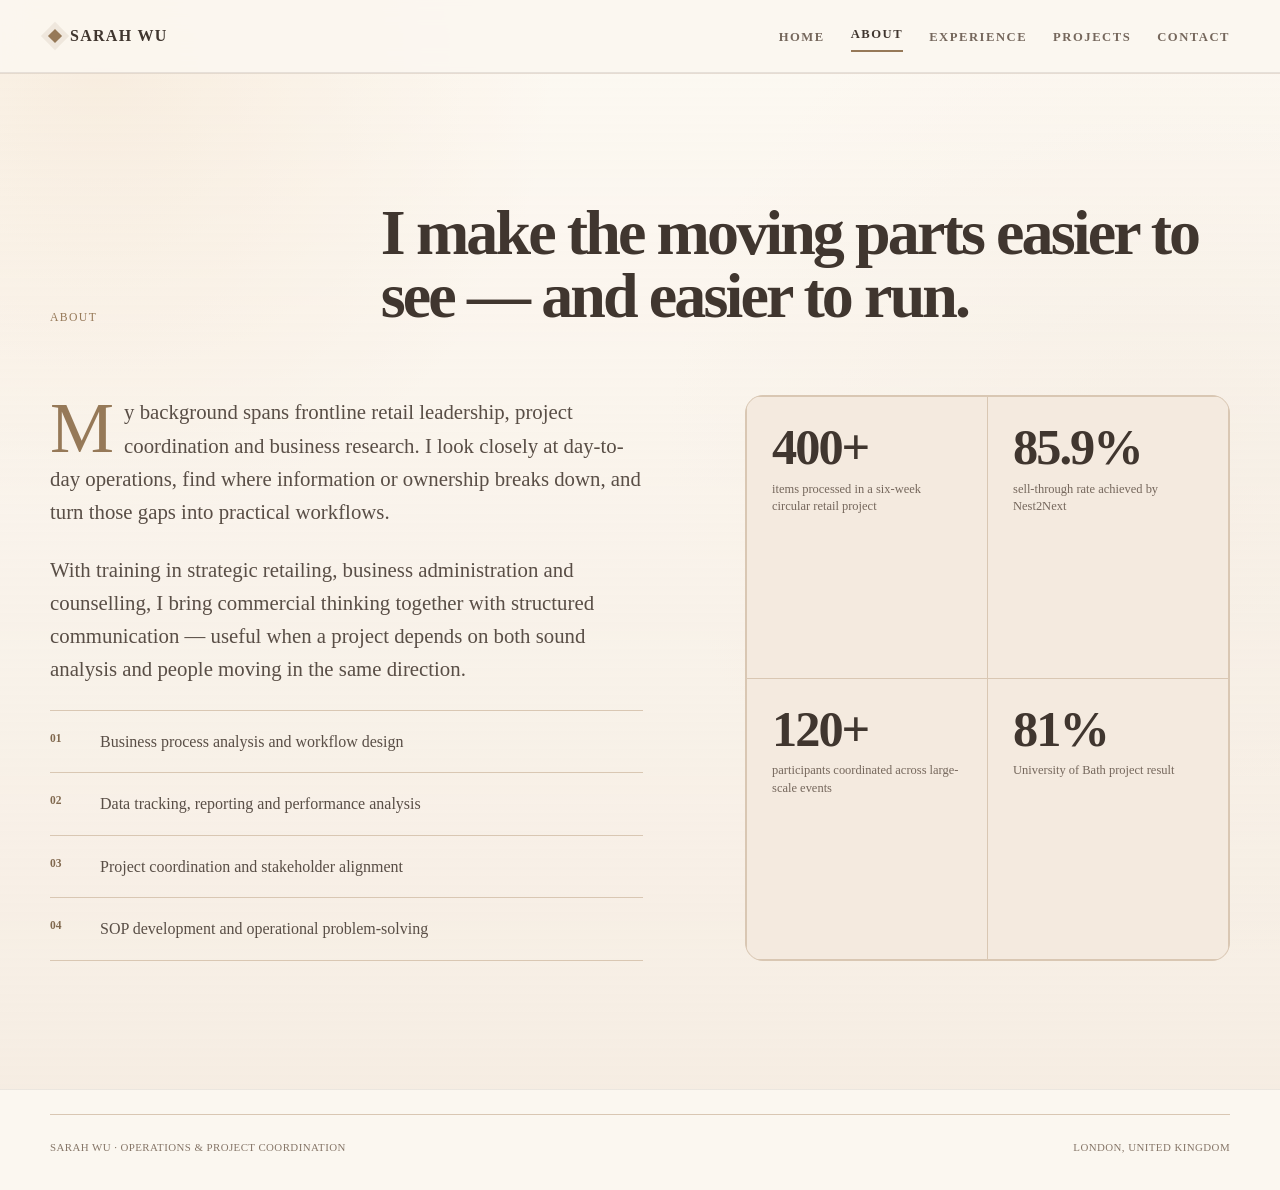
==== about.html @ 03cc2aef "Split portfolio into dedicated pages" ====
<!doctype html>
<html lang="en">
<head>
  <meta charset="utf-8">
  <meta name="viewport" content="width=device-width, initial-scale=1">
  <meta name="description" content="Sarah Wu — operations and project coordination professional specialising in process improvement, retail operations, and data-informed delivery.">
  <meta name="theme-color" content="#fbf7f0">
  <title>About — Sarah Wu</title>
  <link rel="stylesheet" href="styles.css">
</head>
<body>
  <a class="skip-link" href="#main">Skip to content</a>

  <header class="site-header">
    <nav class="nav wrap" aria-label="Primary navigation">
      <a class="brand" href="index.html" aria-label="Sarah Wu, home">
        <span class="brand-mark" aria-hidden="true"></span>
        Sarah Wu
      </a>
      <button class="menu-toggle" type="button" aria-expanded="false" aria-controls="nav-links" aria-label="Open navigation">Menu</button>
      <ul class="nav-links" id="nav-links">
        <li><a href="index.html">Home</a></li>
        <li><a href="about.html" aria-current="page">About</a></li>
        <li><a href="experience.html">Experience</a></li>
        <li><a href="projects.html">Projects</a></li>
        <li><a href="contact.html">Contact</a></li>
      </ul>
    </nav>
  </header>

  <main id="main">
    <section class="about" id="about">
      <div class="wrap">
        <div class="section-heading reveal">
          <p class="section-kicker">About</p>
          <h1 class="page-title">I make the moving parts easier to see — and easier to run.</h1>
        </div>

        <div class="about-grid">
          <div class="about-copy reveal">
            <p>My background spans frontline retail leadership, project coordination and business research. I look closely at day-to-day operations, find where information or ownership breaks down, and turn those gaps into practical workflows.</p>
            <p>With training in strategic retailing, business administration and counselling, I bring commercial thinking together with structured communication — useful when a project depends on both sound analysis and people moving in the same direction.</p>
            <ul class="capability-list" aria-label="Core capabilities">
              <li><b>01</b><span>Business process analysis and workflow design</span></li>
              <li><b>02</b><span>Data tracking, reporting and performance analysis</span></li>
              <li><b>03</b><span>Project coordination and stakeholder alignment</span></li>
              <li><b>04</b><span>SOP development and operational problem-solving</span></li>
            </ul>
          </div>

          <div class="proof-grid reveal" aria-label="Selected results">
            <div class="proof"><strong>400+</strong><span>items processed in a six-week circular retail project</span></div>
            <div class="proof"><strong>85.9%</strong><span>sell-through rate achieved by Nest2Next</span></div>
            <div class="proof"><strong>120+</strong><span>participants coordinated across large-scale events</span></div>
            <div class="proof"><strong>81%</strong><span>University of Bath project result</span></div>
          </div>
        </div>
      </div>
    </section>
  </main>

  <footer>
    <div class="footer-row wrap">
      <span>Sarah Wu · Operations &amp; Project Coordination</span>
      <span>London, United Kingdom</span>
    </div>
  </footer>

  <script src="app.js"></script>
</body>
</html>
---- styles.css ----
:root {
      --ink: #fbf7f0;
      --ink-soft: #f4eadf;
      --panel: #efdfcc;
      --line: #d9c7b3;
      --paper: #40362f;
      --muted: #75675c;
      --signal: #967958;
      --signal-soft: #f0dcc3;
      --warm: #80684e;
      --cream: #fffaf4;
      --max: 1180px;
      --radius: 18px;
    }

    * { box-sizing: border-box; }

    html {
      scroll-behavior: smooth;
      scroll-padding-top: 88px;
    }

    body {
      margin: 0;
      color: var(--paper);
      background:
        radial-gradient(circle at 8% 6%, rgba(240, 220, 195, .58), transparent 28rem),
        radial-gradient(circle at 92% 38%, rgba(227, 211, 192, .26), transparent 32rem),
        var(--ink);
      font-family: "Times New Roman", Times, serif;
      line-height: 1.6;
      -webkit-font-smoothing: antialiased;
    }

    a { color: inherit; }
    button, a { -webkit-tap-highlight-color: transparent; }

    a:focus-visible,
    button:focus-visible {
      outline: 3px solid var(--warm);
      outline-offset: 4px;
    }

    .skip-link {
      position: fixed;
      left: 18px;
      top: 18px;
      z-index: 100;
      padding: 10px 14px;
      color: var(--ink);
      background: var(--paper);
      border-radius: 8px;
      transform: translateY(-180%);
      transition: transform .2s ease;
    }

    .skip-link:focus { transform: translateY(0); }

    .wrap {
      width: min(calc(100% - 48px), var(--max));
      margin-inline: auto;
    }

    .site-header {
      position: sticky;
      top: 0;
      z-index: 20;
      background: rgba(251, 247, 240, .92);
      border-bottom: 1px solid rgba(117, 103, 92, .16);
      backdrop-filter: blur(14px);
    }

    .nav {
      min-height: 72px;
      display: flex;
      align-items: center;
      justify-content: space-between;
      gap: 28px;
    }

    .brand {
      display: inline-flex;
      align-items: center;
      gap: 10px;
      text-decoration: none;
      font-family: "Times New Roman", Times, serif;
      font-weight: 700;
      letter-spacing: .08em;
      text-transform: uppercase;
    }

    .brand-mark {
      width: 10px;
      height: 10px;
      background: var(--signal);
      box-shadow: 0 0 0 5px rgba(150, 121, 88, .12);
      transform: rotate(45deg);
    }

    .nav-links {
      display: flex;
      align-items: center;
      gap: 26px;
      margin: 0;
      padding: 0;
      list-style: none;
    }

    .nav-links a {
      color: var(--muted);
      font-size: .79rem;
      font-weight: 700;
      letter-spacing: .12em;
      text-decoration: none;
      text-transform: uppercase;
      transition: color .2s ease;
    }

    .nav-links a:hover { color: var(--paper); }

    .menu-toggle {
      display: none;
      width: 44px;
      height: 44px;
      color: var(--paper);
      background: transparent;
      border: 1px solid var(--line);
      border-radius: 10px;
      font: inherit;
      cursor: pointer;
    }

    .hero {
      min-height: calc(100vh - 72px);
      display: grid;
      align-items: center;
      padding: 92px 0 74px;
      overflow: hidden;
    }

    .hero-grid {
      display: grid;
      grid-template-columns: minmax(0, 1.05fr) minmax(400px, .95fr);
      align-items: center;
      gap: clamp(52px, 8vw, 108px);
    }

    .eyebrow {
      display: flex;
      align-items: center;
      gap: 12px;
      margin: 0 0 24px;
      color: var(--signal);
      font-family: "Times New Roman", Times, serif;
      font-size: .76rem;
      font-weight: 700;
      letter-spacing: .12em;
      text-transform: uppercase;
    }

    .eyebrow::before {
      content: "";
      width: 32px;
      height: 1px;
      background: currentColor;
    }

    h1, h2, h3, p { margin-top: 0; }

    .hero h1 {
      max-width: 760px;
      margin-bottom: 28px;
      font-family: "Times New Roman", Times, serif;
      font-size: clamp(4rem, 8vw, 7.8rem);
      font-weight: 700;
      letter-spacing: -.052em;
      line-height: .88;
    }

    .hero h1 span {
      display: block;
      margin-top: 14px;
      color: var(--muted);
      font-size: .34em;
      font-weight: 500;
      letter-spacing: -.02em;
      line-height: 1.08;
    }

    .hero-intro {
      max-width: 620px;
      margin-bottom: 34px;
      color: #675b52;
      font-size: clamp(1rem, 1.5vw, 1.18rem);
    }

    .hero-actions {
      display: flex;
      flex-wrap: wrap;
      gap: 14px;
    }

    .button {
      display: inline-flex;
      min-height: 48px;
      align-items: center;
      justify-content: center;
      gap: 10px;
      padding: 12px 19px;
      border: 1px solid var(--signal);
      border-radius: 10px;
      font-size: .82rem;
      font-weight: 700;
      letter-spacing: .08em;
      text-decoration: none;
      text-transform: uppercase;
      transition: transform .2s ease, background .2s ease, color .2s ease;
    }

    .button:hover { transform: translateY(-2px); }

    .button-primary {
      color: var(--cream);
      background: var(--signal);
    }

    .button-secondary {
      color: var(--paper);
      border-color: var(--line);
      background: rgba(255, 250, 244, .58);
    }

    .button svg { width: 16px; height: 16px; }

    .system-map {
      position: relative;
      min-height: 500px;
      display: grid;
      place-items: center;
      isolation: isolate;
    }

    .system-map::before {
      content: "";
      position: absolute;
      inset: 8%;
      z-index: -2;
      background: radial-gradient(circle, rgba(150, 121, 88, .13), transparent 67%);
      filter: blur(10px);
    }

    .orbit {
      position: absolute;
      inset: 12%;
      z-index: -1;
      border: 1px solid rgba(150, 121, 88, .24);
      border-radius: 50%;
      animation: breathe 5s ease-in-out infinite;
    }

    .orbit::before,
    .orbit::after {
      content: "";
      position: absolute;
      border: 1px dashed rgba(117, 103, 92, .20);
      border-radius: 50%;
    }

    .orbit::before { inset: 13%; }
    .orbit::after { inset: 29%; }

    .map-core {
      width: 154px;
      aspect-ratio: 1;
      display: grid;
      place-items: center;
      padding: 20px;
      color: var(--paper);
      background: var(--signal-soft);
      border-radius: 50%;
      box-shadow: 0 18px 60px rgba(0, 0, 0, .32);
      text-align: center;
    }

    .map-core strong {
      font-family: "Times New Roman", Times, serif;
      font-size: 1.45rem;
      letter-spacing: -.02em;
      line-height: 1.05;
    }

    .map-node {
      position: absolute;
      min-width: 138px;
      padding: 13px 15px;
      background: rgba(255, 250, 244, .94);
      border: 1px solid var(--line);
      border-radius: 12px;
      box-shadow: 0 14px 35px rgba(0, 0, 0, .2);
    }

    .map-node::before {
      content: "";
      display: inline-block;
      width: 7px;
      height: 7px;
      margin-right: 9px;
      background: var(--warm);
      border-radius: 50%;
    }

    .map-node span {
      color: var(--muted);
      font-family: "Times New Roman", Times, serif;
      font-size: .65rem;
      letter-spacing: .08em;
      text-transform: uppercase;
    }

    .node-1 { top: 8%; left: 2%; }
    .node-2 { top: 8%; right: 0; }
    .node-3 { bottom: 10%; right: 1%; }
    .node-4 { bottom: 10%; left: 0; }

    .map-note {
      position: absolute;
      right: 12%;
      bottom: -2px;
      margin: 0;
      color: #857567;
      font-family: "Times New Roman", Times, serif;
      font-size: .64rem;
      letter-spacing: .08em;
      text-transform: uppercase;
    }

    section { padding: clamp(88px, 10vw, 140px) 0; }

    .section-heading {
      display: grid;
      grid-template-columns: minmax(180px, .34fr) minmax(0, 1fr);
      align-items: end;
      gap: 42px;
      margin-bottom: 68px;
    }

    .section-kicker {
      margin: 0;
      color: var(--signal);
      font-family: "Times New Roman", Times, serif;
      font-size: .73rem;
      letter-spacing: .12em;
      text-transform: uppercase;
    }

    .section-heading .page-title,
    h2 {
      max-width: 820px;
      margin-bottom: 0;
      font-family: "Times New Roman", Times, serif;
      font-size: clamp(2.5rem, 5vw, 4.9rem);
      font-weight: 600;
      letter-spacing: -.045em;
      line-height: .98;
    }

    .about {
      background: linear-gradient(180deg, rgba(255, 250, 244, .32), rgba(244, 234, 223, .76));
      border-top: 1px solid rgba(117, 103, 92, .12);
      border-bottom: 1px solid rgba(117, 103, 92, .12);
    }

    .about-grid {
      display: grid;
      grid-template-columns: 1.1fr .9fr;
      gap: clamp(50px, 8vw, 110px);
    }

    .about-copy p {
      margin-bottom: 24px;
      color: #594e46;
      font-size: clamp(1.05rem, 1.7vw, 1.3rem);
    }

    .about-copy p:first-child::first-letter {
      float: left;
      margin: 8px 10px 0 0;
      color: var(--signal);
      font-family: "Times New Roman", Times, serif;
      font-size: 4.5rem;
      line-height: .72;
    }

    .capability-list {
      margin: 0;
      padding: 0;
      border-top: 1px solid var(--line);
      list-style: none;
    }

    .capability-list li {
      display: grid;
      grid-template-columns: 34px 1fr;
      gap: 16px;
      padding: 18px 0;
      color: #594e46;
      border-bottom: 1px solid var(--line);
    }

    .capability-list b {
      color: var(--warm);
      font-family: "Times New Roman", Times, serif;
      font-size: .72rem;
    }

    .proof-grid {
      display: grid;
      grid-template-columns: repeat(2, 1fr);
      gap: 1px;
      padding: 1px;
      background: var(--line);
      border: 1px solid var(--line);
      border-radius: var(--radius);
      overflow: hidden;
    }

    .proof {
      min-height: 150px;
      padding: 25px;
      background: var(--ink-soft);
    }

    .proof strong {
      display: block;
      margin-bottom: 8px;
      color: var(--paper);
      font-family: "Times New Roman", Times, serif;
      font-size: clamp(2rem, 4vw, 3.15rem);
      letter-spacing: -.04em;
      line-height: 1;
    }

    .proof span {
      display: block;
      color: var(--muted);
      font-size: .78rem;
      line-height: 1.4;
    }

    .experience-list { border-top: 1px solid var(--line); }

    .role {
      display: grid;
      grid-template-columns: 190px minmax(250px, .72fr) minmax(0, 1.28fr);
      gap: 34px;
      padding: 42px 0;
      border-bottom: 1px solid var(--line);
    }

    .role-meta {
      color: var(--muted);
      font-family: "Times New Roman", Times, serif;
      font-size: .72rem;
      line-height: 1.7;
      text-transform: uppercase;
    }

    .role-title h3 {
      margin-bottom: 8px;
      font-family: "Times New Roman", Times, serif;
      font-size: clamp(1.5rem, 3vw, 2.25rem);
      letter-spacing: -.025em;
      line-height: 1.05;
    }

    .role-title p {
      margin: 0;
      color: var(--signal);
      font-size: .92rem;
    }

    .role-detail {
      margin: 0;
      padding-left: 1.15rem;
      color: #61564e;
    }

    .role-detail li + li { margin-top: 9px; }
    .role-detail li::marker { color: var(--signal); }

    .projects { background: var(--ink-soft); }

    .project-grid {
      display: grid;
      grid-template-columns: repeat(12, 1fr);
      gap: 20px;
    }

    .project-card {
      position: relative;
      grid-column: span 6;
      min-height: 360px;
      display: flex;
      flex-direction: column;
      padding: clamp(25px, 4vw, 40px);
      background: var(--cream);
      border: 1px solid var(--line);
      border-radius: var(--radius);
      overflow: hidden;
      transition: transform .25s ease, border-color .25s ease;
    }

    .project-card:first-child {
      grid-column: span 7;
      background: var(--signal-soft);
      color: var(--paper);
      border-color: var(--signal-soft);
    }

    .project-card:nth-child(2) { grid-column: span 5; }
    .project-card:hover { transform: translateY(-5px); border-color: var(--signal); }

    .project-type {
      margin-bottom: 48px;
      font-family: "Times New Roman", Times, serif;
      font-size: .68rem;
      font-weight: 700;
      letter-spacing: .12em;
      text-transform: uppercase;
    }

    .project-card:not(:first-child) .project-type { color: var(--signal); }

    .project-card h3 {
      max-width: 520px;
      margin-bottom: 18px;
      font-family: "Times New Roman", Times, serif;
      font-size: clamp(1.8rem, 3.4vw, 3.1rem);
      letter-spacing: -.035em;
      line-height: 1;
    }

    .project-card p {
      max-width: 620px;
      margin-bottom: 34px;
      color: #61564e;
    }

    .project-card:first-child p { color: #5e534a; }

    .project-results {
      display: flex;
      flex-wrap: wrap;
      gap: 10px;
      margin-top: auto;
    }

    .result-tag {
      padding: 7px 10px;
      border: 1px solid currentColor;
      border-radius: 999px;
      font-family: "Times New Roman", Times, serif;
      font-size: .67rem;
      font-weight: 700;
      letter-spacing: .04em;
    }

    .education-strip {
      display: grid;
      grid-template-columns: repeat(3, 1fr);
      gap: 18px;
      margin-top: 20px;
    }

    .education-item {
      padding: 22px;
      border-top: 2px solid var(--line);
    }

    .education-item:first-child { border-color: var(--warm); }

    .education-item small {
      color: var(--muted);
      font-family: "Times New Roman", Times, serif;
      font-size: .68rem;
    }

    .education-item strong {
      display: block;
      margin: 10px 0 5px;
      font-size: 1rem;
      line-height: 1.35;
    }

    .education-item span { color: var(--muted); font-size: .82rem; }

    .contact {
      position: relative;
      padding-bottom: 84px;
      overflow: hidden;
    }

    .contact::after {
      content: "SARAH WU";
      position: absolute;
      right: -1vw;
      bottom: -5vw;
      z-index: -1;
      color: rgba(117, 103, 92, .05);
      font-family: "Times New Roman", Times, serif;
      font-size: clamp(7rem, 20vw, 20rem);
      font-weight: 700;
      letter-spacing: -.06em;
      line-height: .7;
      white-space: nowrap;
    }

    .contact-box {
      display: grid;
      grid-template-columns: 1.2fr .8fr;
      align-items: end;
      gap: 60px;
      padding: clamp(32px, 6vw, 70px);
      background: var(--panel);
      border: 1px solid var(--line);
      border-radius: var(--radius);
    }

    .contact-box h2 { margin-bottom: 24px; }
    .contact-box p { max-width: 570px; margin: 0; color: #61564e; }

    .contact-links {
      display: grid;
      gap: 12px;
    }

    .contact-link {
      display: flex;
      align-items: center;
      justify-content: space-between;
      gap: 20px;
      padding: 15px 0;
      border-bottom: 1px solid var(--line);
      font-weight: 700;
      text-decoration: none;
    }

    .contact-link span { color: var(--signal); }
    .contact-link:hover span { transform: translateX(4px); }
    .contact-link span { transition: transform .2s ease; }

    footer {
      padding: 24px 0 34px;
      color: #857567;
      font-family: "Times New Roman", Times, serif;
      font-size: .68rem;
      letter-spacing: .04em;
      text-transform: uppercase;
    }

    .footer-row {
      display: flex;
      justify-content: space-between;
      gap: 24px;
      border-top: 1px solid var(--line);
      padding-top: 24px;
    }

    .reveal {
      opacity: 0;
      transform: translateY(22px);
      transition: opacity .65s ease, transform .65s ease;
    }

    .reveal.is-visible { opacity: 1; transform: none; }

    @keyframes breathe {
      0%, 100% { transform: scale(.98); opacity: .7; }
      50% { transform: scale(1.02); opacity: 1; }
    }

    @media (max-width: 920px) {
      .hero { min-height: auto; }
      .hero-grid { grid-template-columns: 1fr; }
      .system-map { width: min(100%, 540px); margin-inline: auto; }
      .section-heading { grid-template-columns: 1fr; gap: 20px; }
      .about-grid { grid-template-columns: 1fr; }
      .role { grid-template-columns: 135px minmax(0, 1fr); }
      .role-detail { grid-column: 2; }
      .project-card:first-child,
      .project-card:nth-child(2),
      .project-card { grid-column: span 12; }
      .education-strip { grid-template-columns: 1fr; }
      .contact-box { grid-template-columns: 1fr; align-items: start; }
    }

    @media (max-width: 680px) {
      .wrap { width: min(calc(100% - 30px), var(--max)); }
      .site-header { backdrop-filter: none; }
      .menu-toggle { display: inline-grid; place-items: center; }
      .nav-links {
        position: absolute;
        inset: 72px 0 auto;
        display: none;
        align-items: stretch;
        gap: 0;
        padding: 12px 15px 18px;
        background: var(--ink);
        border-bottom: 1px solid var(--line);
      }
      .nav-links.is-open { display: grid; }
      .nav-links a { display: block; padding: 13px 8px; }
      .hero { padding-top: 62px; }
      .hero h1 { font-size: clamp(3.8rem, 22vw, 6rem); }
      .hero h1 span { font-size: .3em; line-height: 1.2; }
      .system-map { min-height: 390px; }
      .orbit { inset: 15%; }
      .map-core { width: 120px; }
      .map-core strong { font-size: 1.1rem; }
      .map-node { min-width: 116px; padding: 10px; }
      .map-node span { font-size: .56rem; }
      .node-1 { left: 0; }
      .node-2 { right: 0; }
      .node-3 { right: 0; }
      .node-4 { left: 0; }
      .map-note { right: 0; }
      .proof-grid { grid-template-columns: 1fr 1fr; }
      .proof { min-height: 130px; padding: 20px 16px; }
      .role { grid-template-columns: 1fr; gap: 14px; padding: 34px 0; }
      .role-detail { grid-column: 1; margin-top: 8px; }
      .project-card { min-height: 330px; }
      .footer-row { display: grid; }
    }

    @media (prefers-reduced-motion: reduce) {
      html { scroll-behavior: auto; }
      *, *::before, *::after {
        animation-duration: .01ms !important;
        animation-iteration-count: 1 !important;
        transition-duration: .01ms !important;
      }
      .reveal { opacity: 1; transform: none; }
    }

/* Multi-page navigation */
.nav-links a[aria-current="page"] {
  color: var(--paper);
}
.nav-links a[aria-current="page"]::after {
  content: "";
  display: block;
  width: 100%;
  height: 2px;
  margin-top: 5px;
  background: var(--signal);
}
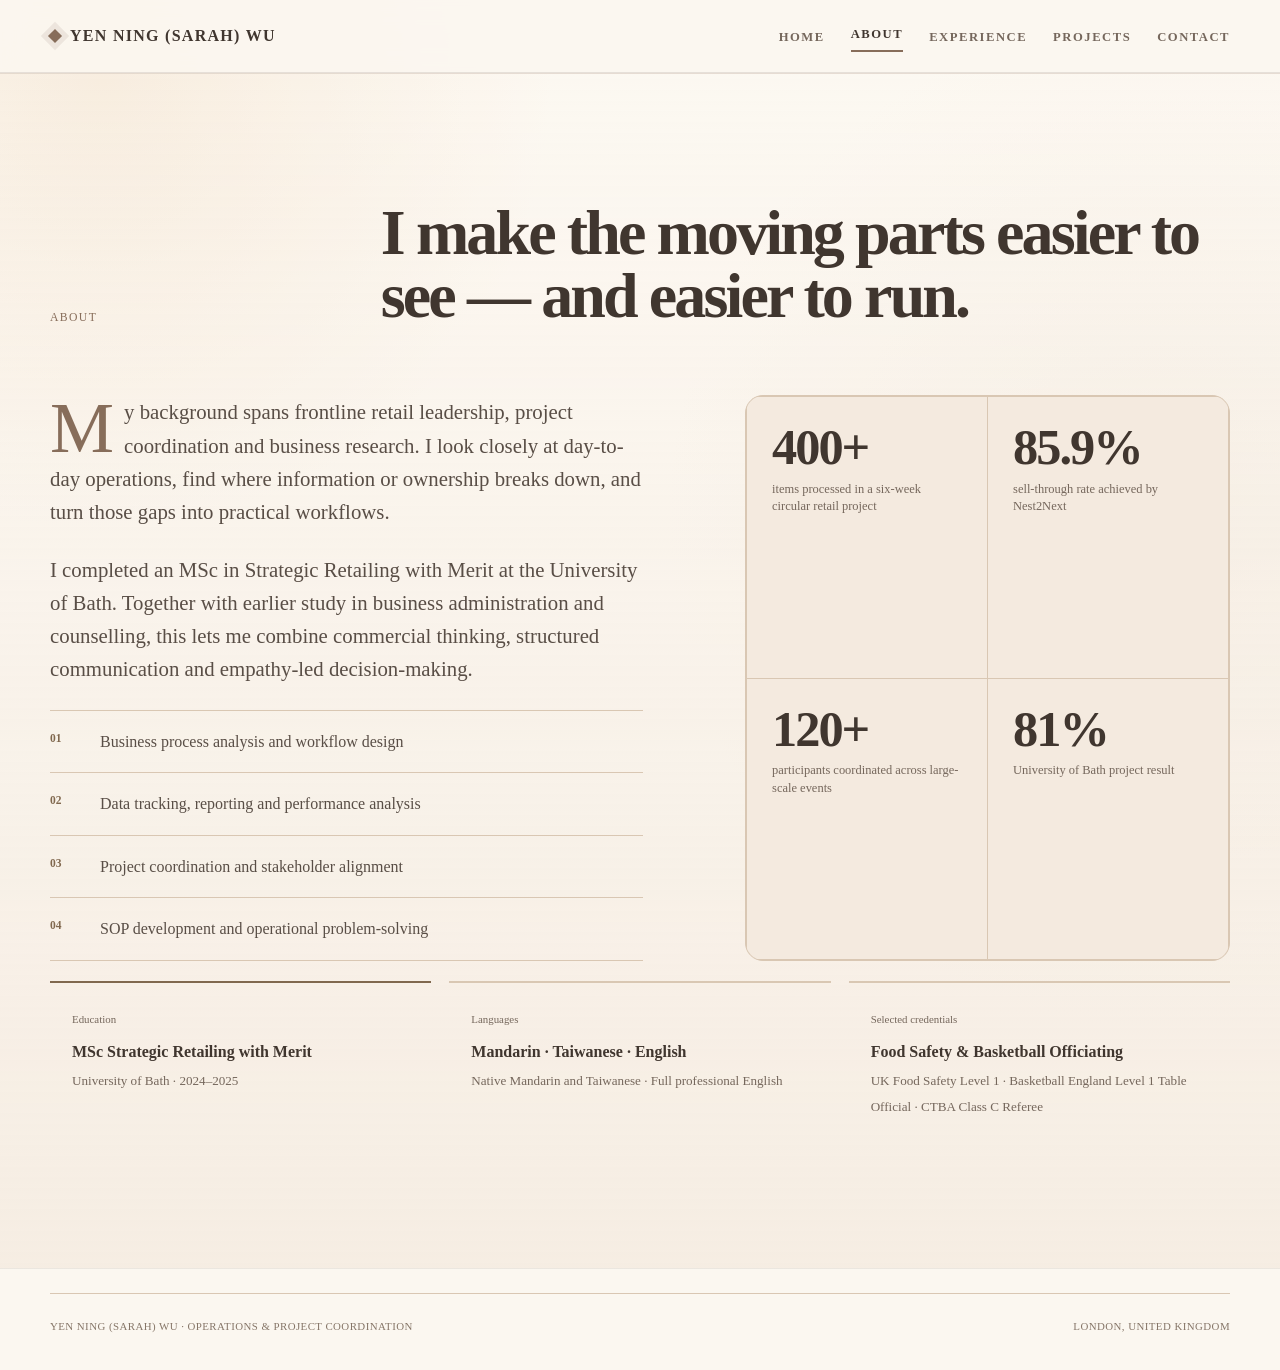
==== commit 1c9f2809: "Integrate LinkedIn profile details" ====
--- a/about.html
+++ b/about.html
@@ -3,9 +3,9 @@
 <head>
   <meta charset="utf-8">
   <meta name="viewport" content="width=device-width, initial-scale=1">
-  <meta name="description" content="Sarah Wu — operations and project coordination professional specialising in process improvement, retail operations, and data-informed delivery.">
+  <meta name="description" content="Yen Ning (Sarah) Wu — operations and project coordination professional specialising in process improvement, retail operations, and data-informed delivery.">
   <meta name="theme-color" content="#fbf7f0">
-  <title>About — Sarah Wu</title>
+  <title>About — Yen Ning (Sarah) Wu</title>
   <link rel="stylesheet" href="styles.css">
 </head>
 <body>
@@ -13,9 +13,9 @@
 
   <header class="site-header">
     <nav class="nav wrap" aria-label="Primary navigation">
-      <a class="brand" href="index.html" aria-label="Sarah Wu, home">
+      <a class="brand" href="index.html" aria-label="Yen Ning (Sarah) Wu, home">
         <span class="brand-mark" aria-hidden="true"></span>
-        Sarah Wu
+        Yen Ning (Sarah) Wu
       </a>
       <button class="menu-toggle" type="button" aria-expanded="false" aria-controls="nav-links" aria-label="Open navigation">Menu</button>
       <ul class="nav-links" id="nav-links">
@@ -39,7 +39,7 @@
         <div class="about-grid">
           <div class="about-copy reveal">
             <p>My background spans frontline retail leadership, project coordination and business research. I look closely at day-to-day operations, find where information or ownership breaks down, and turn those gaps into practical workflows.</p>
-            <p>With training in strategic retailing, business administration and counselling, I bring commercial thinking together with structured communication — useful when a project depends on both sound analysis and people moving in the same direction.</p>
+            <p>I completed an MSc in Strategic Retailing with Merit at the University of Bath. Together with earlier study in business administration and counselling, this lets me combine commercial thinking, structured communication and empathy-led decision-making.</p>
             <ul class="capability-list" aria-label="Core capabilities">
               <li><b>01</b><span>Business process analysis and workflow design</span></li>
               <li><b>02</b><span>Data tracking, reporting and performance analysis</span></li>
@@ -55,13 +55,31 @@
             <div class="proof"><strong>81%</strong><span>University of Bath project result</span></div>
           </div>
         </div>
+
+        <div class="education-strip reveal" aria-label="Profile highlights">
+          <div class="education-item">
+            <small>Education</small>
+            <strong>MSc Strategic Retailing with Merit</strong>
+            <span>University of Bath · 2024–2025</span>
+          </div>
+          <div class="education-item">
+            <small>Languages</small>
+            <strong>Mandarin · Taiwanese · English</strong>
+            <span>Native Mandarin and Taiwanese · Full professional English</span>
+          </div>
+          <div class="education-item">
+            <small>Selected credentials</small>
+            <strong>Food Safety &amp; Basketball Officiating</strong>
+            <span>UK Food Safety Level 1 · Basketball England Level 1 Table Official · CTBA Class C Referee</span>
+          </div>
+        </div>
       </div>
     </section>
   </main>
 
   <footer>
     <div class="footer-row wrap">
-      <span>Sarah Wu · Operations &amp; Project Coordination</span>
+      <span>Yen Ning (Sarah) Wu · Operations &amp; Project Coordination</span>
       <span>London, United Kingdom</span>
     </div>
   </footer>
--- a/styles.css
+++ b/styles.css
@@ -5,7 +5,7 @@
       --line: #d9c7b3;
       --paper: #40362f;
       --muted: #75675c;
-      --signal: #967958;
+      --signal: #876D5A;
       --signal-soft: #f0dcc3;
       --warm: #80684e;
       --cream: #fffaf4;
@@ -93,7 +93,7 @@
       width: 10px;
       height: 10px;
       background: var(--signal);
-      box-shadow: 0 0 0 5px rgba(150, 121, 88, .12);
+      box-shadow: 0 0 0 5px rgba(135, 109, 90, .12);
       transform: rotate(45deg);
     }
 
@@ -245,7 +245,7 @@
       position: absolute;
       inset: 8%;
       z-index: -2;
-      background: radial-gradient(circle, rgba(150, 121, 88, .13), transparent 67%);
+      background: radial-gradient(circle, rgba(135, 109, 90, .13), transparent 67%);
       filter: blur(10px);
     }
 
@@ -253,7 +253,7 @@
       position: absolute;
       inset: 12%;
       z-index: -1;
-      border: 1px solid rgba(150, 121, 88, .24);
+      border: 1px solid rgba(135, 109, 90, .24);
       border-radius: 50%;
       animation: breathe 5s ease-in-out infinite;
     }
@@ -601,7 +601,7 @@
     }
 
     .contact::after {
-      content: "SARAH WU";
+      content: "YEN NING WU";
       position: absolute;
       right: -1vw;
       bottom: -5vw;
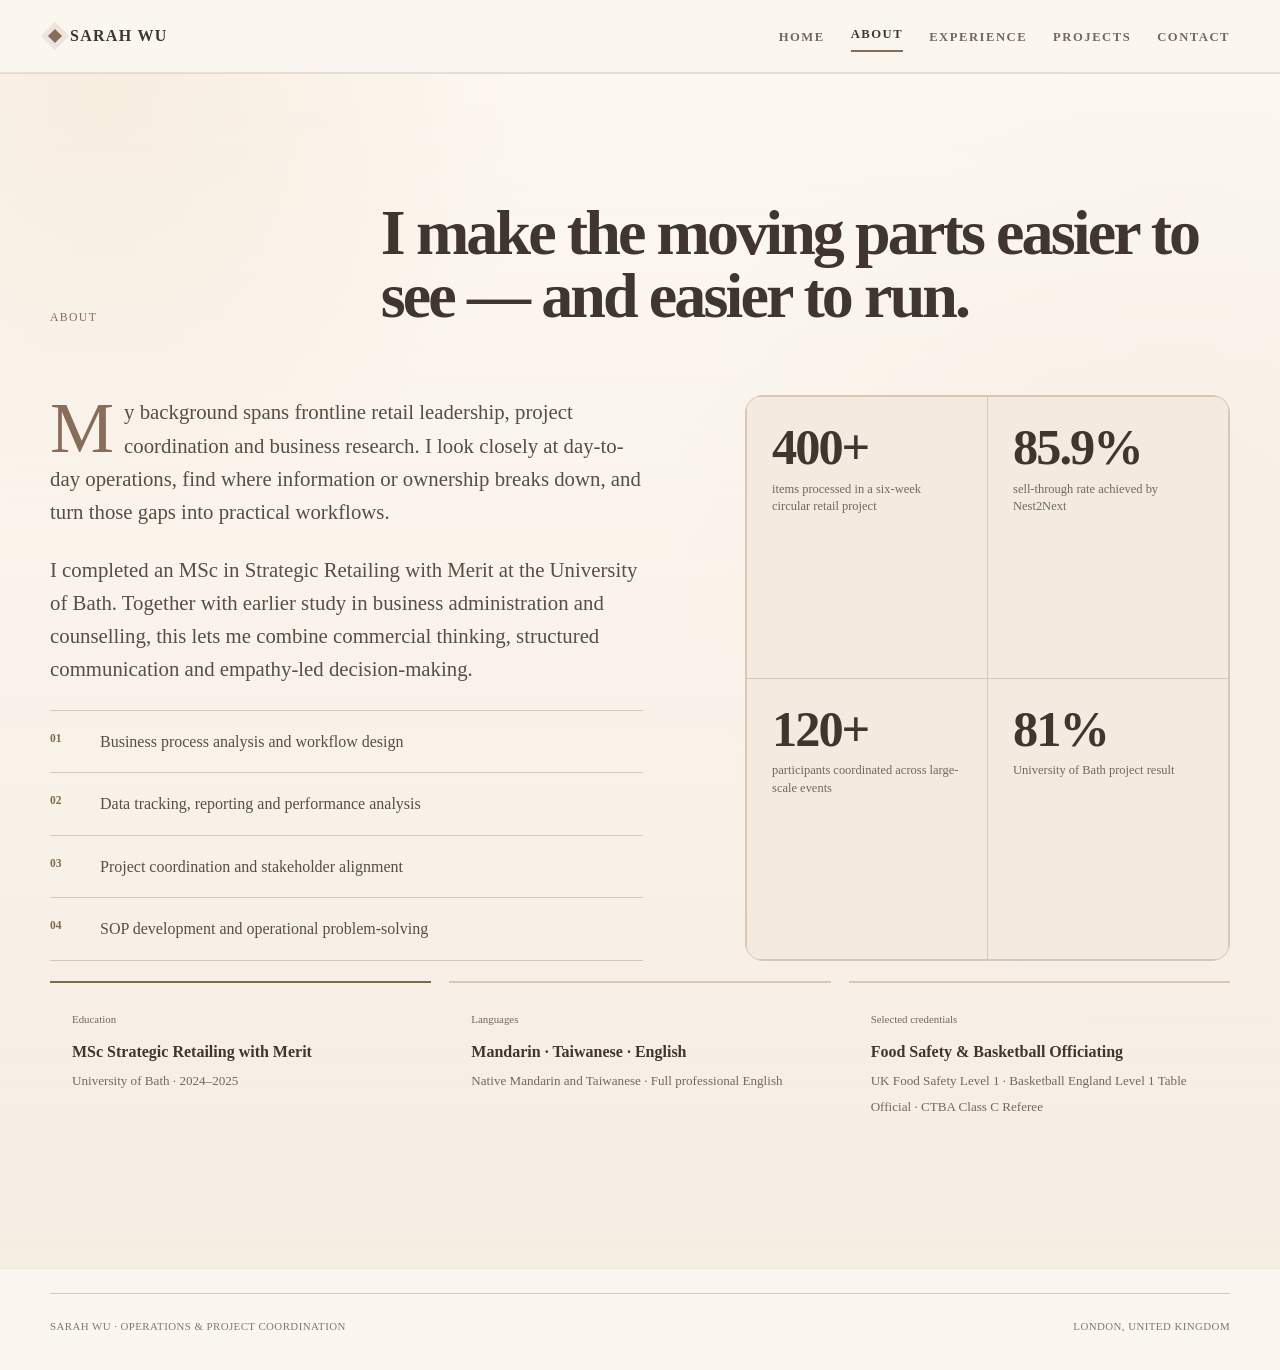
==== commit 3ca03af0: "Use Sarah Wu as display name" ====
--- a/about.html
+++ b/about.html
@@ -3,9 +3,9 @@
 <head>
   <meta charset="utf-8">
   <meta name="viewport" content="width=device-width, initial-scale=1">
-  <meta name="description" content="Yen Ning (Sarah) Wu — operations and project coordination professional specialising in process improvement, retail operations, and data-informed delivery.">
+  <meta name="description" content="Sarah Wu — operations and project coordination professional specialising in process improvement, retail operations, and data-informed delivery.">
   <meta name="theme-color" content="#fbf7f0">
-  <title>About — Yen Ning (Sarah) Wu</title>
+  <title>About — Sarah Wu</title>
   <link rel="stylesheet" href="styles.css">
 </head>
 <body>
@@ -13,9 +13,9 @@
 
   <header class="site-header">
     <nav class="nav wrap" aria-label="Primary navigation">
-      <a class="brand" href="index.html" aria-label="Yen Ning (Sarah) Wu, home">
+      <a class="brand" href="index.html" aria-label="Sarah Wu, home">
         <span class="brand-mark" aria-hidden="true"></span>
-        Yen Ning (Sarah) Wu
+        Sarah Wu
       </a>
       <button class="menu-toggle" type="button" aria-expanded="false" aria-controls="nav-links" aria-label="Open navigation">Menu</button>
       <ul class="nav-links" id="nav-links">
@@ -79,7 +79,7 @@
 
   <footer>
     <div class="footer-row wrap">
-      <span>Yen Ning (Sarah) Wu · Operations &amp; Project Coordination</span>
+      <span>Sarah Wu · Operations &amp; Project Coordination</span>
       <span>London, United Kingdom</span>
     </div>
   </footer>
--- a/styles.css
+++ b/styles.css
@@ -601,7 +601,7 @@
     }
 
     .contact::after {
-      content: "YEN NING WU";
+      content: "SARAH WU";
       position: absolute;
       right: -1vw;
       bottom: -5vw;
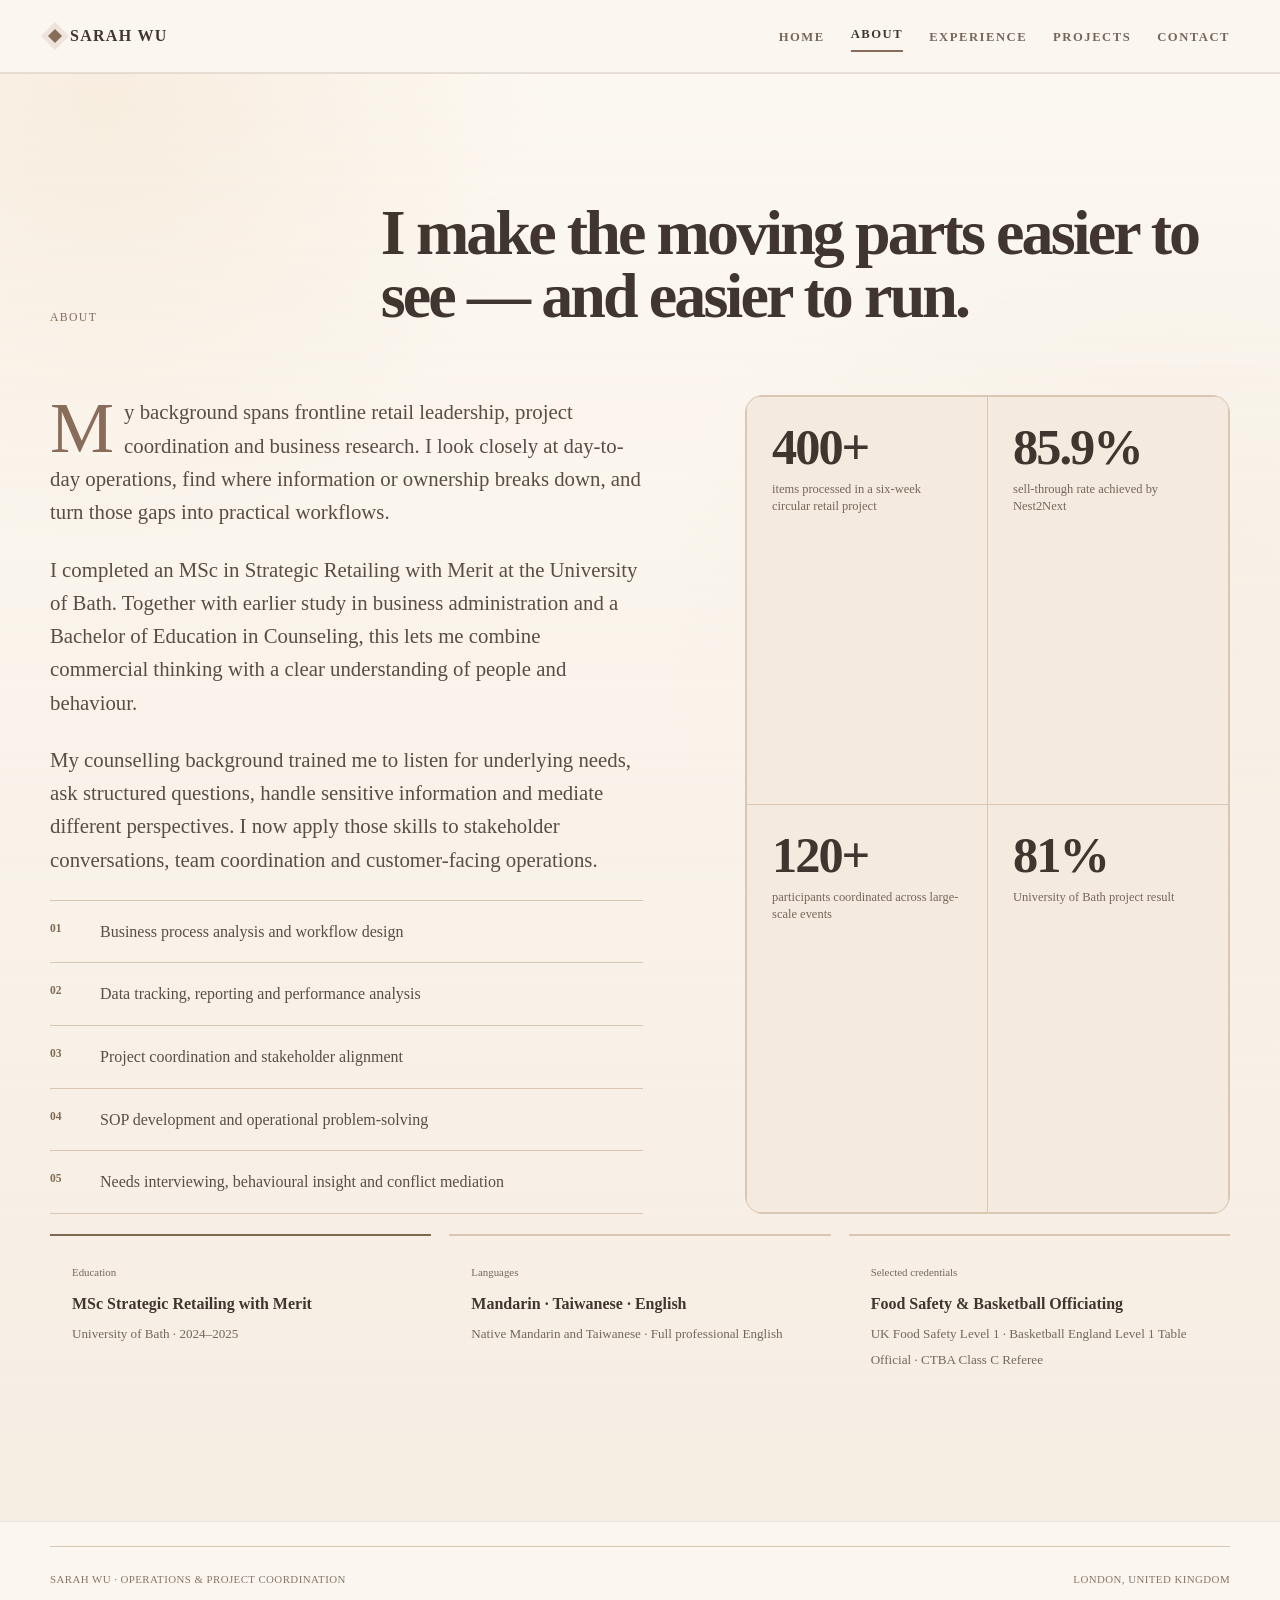
==== commit 9acfc4f4: "Integrate counselling background" ====
--- a/about.html
+++ b/about.html
@@ -39,12 +39,14 @@
         <div class="about-grid">
           <div class="about-copy reveal">
             <p>My background spans frontline retail leadership, project coordination and business research. I look closely at day-to-day operations, find where information or ownership breaks down, and turn those gaps into practical workflows.</p>
-            <p>I completed an MSc in Strategic Retailing with Merit at the University of Bath. Together with earlier study in business administration and counselling, this lets me combine commercial thinking, structured communication and empathy-led decision-making.</p>
+            <p>I completed an MSc in Strategic Retailing with Merit at the University of Bath. Together with earlier study in business administration and a Bachelor of Education in Counseling, this lets me combine commercial thinking with a clear understanding of people and behaviour.</p>
+            <p>My counselling background trained me to listen for underlying needs, ask structured questions, handle sensitive information and mediate different perspectives. I now apply those skills to stakeholder conversations, team coordination and customer-facing operations.</p>
             <ul class="capability-list" aria-label="Core capabilities">
               <li><b>01</b><span>Business process analysis and workflow design</span></li>
               <li><b>02</b><span>Data tracking, reporting and performance analysis</span></li>
               <li><b>03</b><span>Project coordination and stakeholder alignment</span></li>
               <li><b>04</b><span>SOP development and operational problem-solving</span></li>
+              <li><b>05</b><span>Needs interviewing, behavioural insight and conflict mediation</span></li>
             </ul>
           </div>
 
